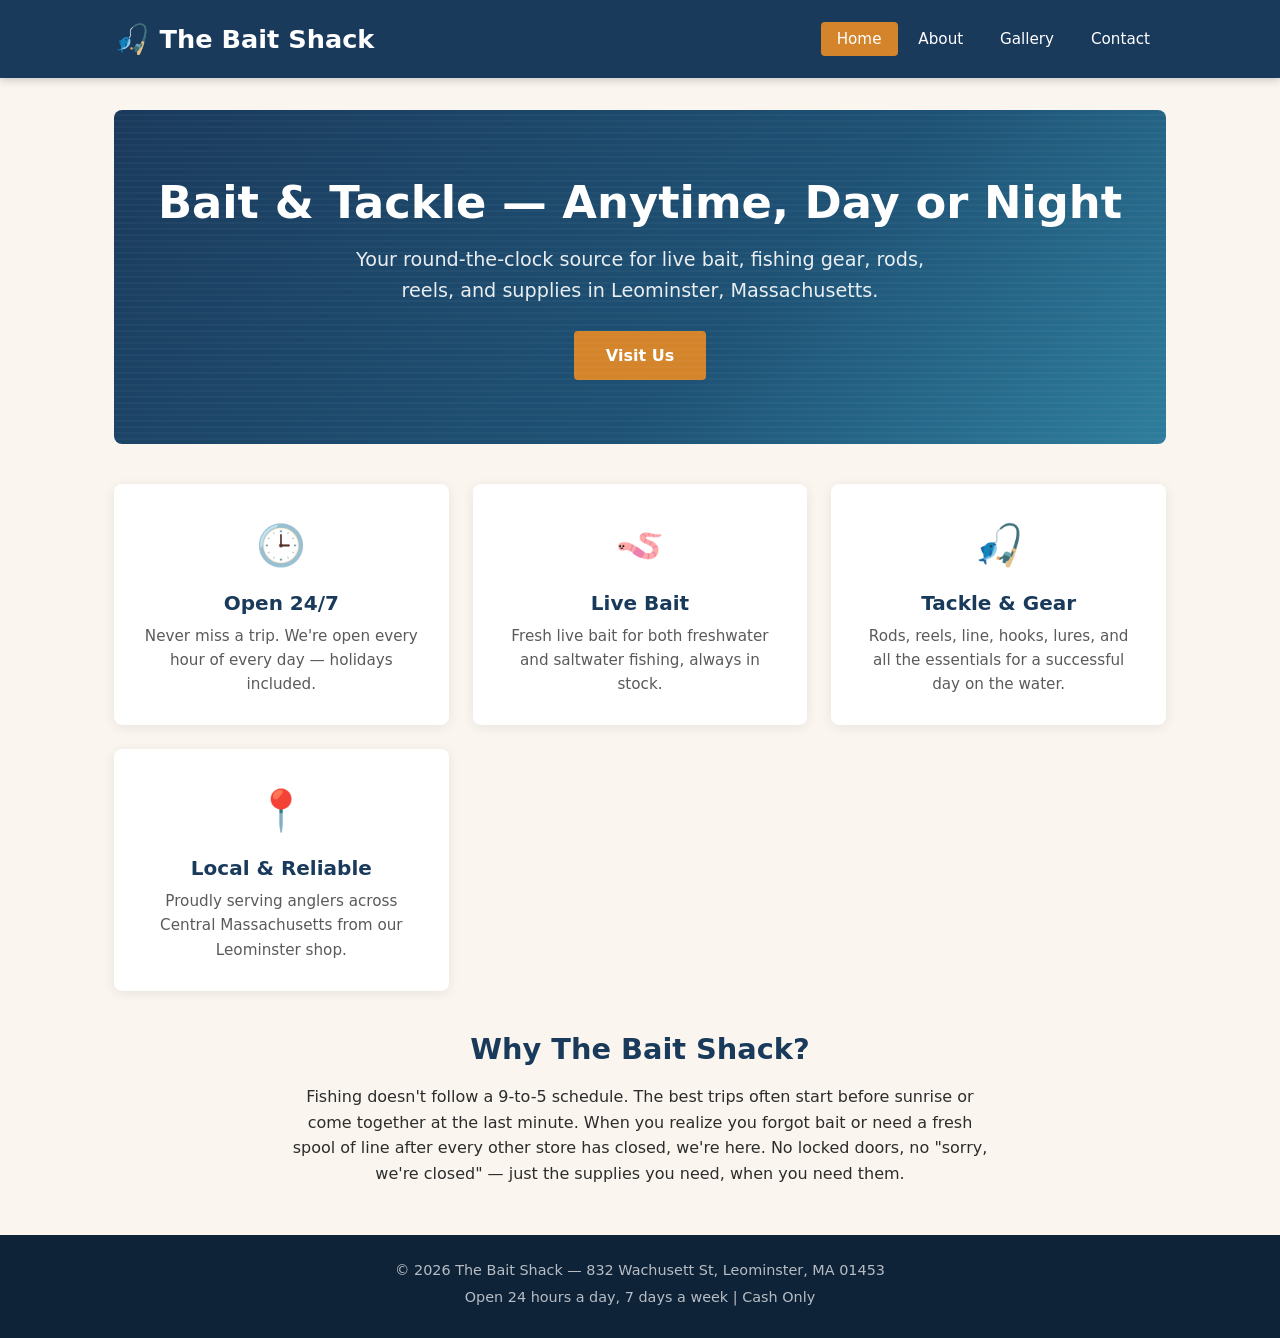
==== index.html @ 9daf9a94 "feat: initial site" ====
<!DOCTYPE html>
<html lang="en">
<head>
    <meta charset="UTF-8">
    <meta name="viewport" content="width=device-width, initial-scale=1.0">
    <meta name="description" content="The Bait Shack — 24/7 live bait and tackle shop in Leominster, MA. Freshwater and saltwater fishing supplies available anytime.">
    <title>The Bait Shack | 24/7 Bait &amp; Tackle — Leominster, MA</title>
    <link rel="stylesheet" href="css/style.css">
</head>
<body>

    <header>
        <div class="header-inner">
            <a href="index.html" class="logo">
                <span>🎣</span> The Bait Shack
            </a>
            <nav>
                <ul>
                    <li><a href="index.html" class="active">Home</a></li>
                    <li><a href="about.html">About</a></li>
                    <li><a href="gallery.html">Gallery</a></li>
                    <li><a href="contact.html">Contact</a></li>
                </ul>
            </nav>
        </div>
    </header>

    <main>

        <section class="hero">
            <h1>Bait &amp; Tackle — Anytime, Day or Night</h1>
            <p>Your round-the-clock source for live bait, fishing gear, rods, reels, and supplies in Leominster, Massachusetts.</p>
            <a href="contact.html" class="btn">Visit Us</a>
        </section>

        <section class="features">
            <div class="card">
                <span class="icon">🕒</span>
                <h3>Open 24/7</h3>
                <p>Never miss a trip. We're open every hour of every day — holidays included.</p>
            </div>
            <div class="card">
                <span class="icon">🪱</span>
                <h3>Live Bait</h3>
                <p>Fresh live bait for both freshwater and saltwater fishing, always in stock.</p>
            </div>
            <div class="card">
                <span class="icon">🎣</span>
                <h3>Tackle &amp; Gear</h3>
                <p>Rods, reels, line, hooks, lures, and all the essentials for a successful day on the water.</p>
            </div>
            <div class="card">
                <span class="icon">📍</span>
                <h3>Local &amp; Reliable</h3>
                <p>Proudly serving anglers across Central Massachusetts from our Leominster shop.</p>
            </div>
        </section>

        <section style="text-align: center; max-width: 700px; margin: 0 auto;">
            <h2>Why The Bait Shack?</h2>
            <p>
                Fishing doesn't follow a 9-to-5 schedule. The best trips often start before sunrise or come together
                at the last minute. When you realize you forgot bait or need a fresh spool of line after every other
                store has closed, we're here. No locked doors, no "sorry, we're closed" — just the supplies you need,
                when you need them.
            </p>
        </section>

    </main>

    <footer>
        <p>&copy; 2026 The Bait Shack — 832 Wachusett St, Leominster, MA 01453</p>
        <p>Open 24 hours a day, 7 days a week | Cash Only</p>
    </footer>

</body>
</html>
---- css/style.css ----
/* ===== Reset & Base ===== */
*,
*::before,
*::after {
    margin: 0;
    padding: 0;
    box-sizing: border-box;
}

:root {
    --navy: #1a3a5c;
    --navy-dark: #0e2238;
    --sand: #f4e9d8;
    --sand-light: #faf6ef;
    --accent: #d4842a;
    --accent-hover: #b86d1e;
    --water: #2e7d9c;
    --water-light: #e8f4f8;
    --text: #2c2c2c;
    --text-light: #5a5a5a;
    --white: #ffffff;
    --shadow: 0 2px 12px rgba(0, 0, 0, 0.08);
    --shadow-hover: 0 4px 20px rgba(0, 0, 0, 0.14);
    --radius: 8px;
    --max-width: 1100px;
}

html {
    scroll-behavior: smooth;
}

body {
    font-family: "Segoe UI", system-ui, -apple-system, sans-serif;
    color: var(--text);
    background-color: var(--sand-light);
    line-height: 1.6;
    min-height: 100vh;
    display: flex;
    flex-direction: column;
}

/* ===== Typography ===== */
h1, h2, h3 {
    color: var(--navy);
    line-height: 1.3;
}

h1 {
    font-size: 2.4rem;
}

h2 {
    font-size: 1.8rem;
    margin-bottom: 1rem;
}

h3 {
    font-size: 1.25rem;
    margin-bottom: 0.5rem;
}

p {
    margin-bottom: 1rem;
    color: var(--text);
}

a {
    color: var(--water);
    text-decoration: none;
    transition: color 0.2s;
}

    a:hover {
        color: var(--accent);
    }

/* ===== Header & Navigation ===== */
header {
    background-color: var(--navy);
    color: var(--white);
    padding: 1rem 0;
    position: sticky;
    top: 0;
    z-index: 100;
    box-shadow: 0 2px 8px rgba(0, 0, 0, 0.2);
}

.header-inner {
    max-width: var(--max-width);
    margin: 0 auto;
    padding: 0 1.5rem;
    display: flex;
    align-items: center;
    justify-content: space-between;
    flex-wrap: wrap;
    gap: 1rem;
}

.logo {
    display: flex;
    align-items: center;
    gap: 0.6rem;
    font-size: 1.6rem;
    font-weight: 700;
    color: var(--white);
    text-decoration: none;
}

    .logo span {
        font-size: 1.8rem;
    }

nav ul {
    display: flex;
    list-style: none;
    gap: 0.3rem;
    flex-wrap: wrap;
}

nav a {
    color: var(--white);
    padding: 0.5rem 1rem;
    border-radius: 4px;
    font-weight: 500;
    font-size: 0.95rem;
    transition: background-color 0.2s, color 0.2s;
}

    nav a:hover,
    nav a.active {
        background-color: var(--accent);
        color: var(--white);
    }

/* ===== Main Content ===== */
main {
    flex: 1;
    max-width: var(--max-width);
    margin: 0 auto;
    padding: 2rem 1.5rem;
    width: 100%;
}

/* ===== Hero Section ===== */
.hero {
    background: linear-gradient(135deg, var(--navy) 0%, #1e5275 60%, var(--water) 100%);
    color: var(--white);
    text-align: center;
    padding: 4rem 1.5rem;
    border-radius: var(--radius);
    margin-bottom: 2.5rem;
    position: relative;
    overflow: hidden;
}

    .hero::before {
        content: "";
        position: absolute;
        inset: 0;
        background: repeating-linear-gradient( 180deg, transparent, transparent 4px, rgba(255, 255, 255, 0.03) 4px, rgba(255, 255, 255, 0.03) 6px );
        pointer-events: none;
    }

    .hero h1 {
        color: var(--white);
        font-size: 2.8rem;
        margin-bottom: 0.8rem;
    }

    .hero p {
        color: rgba(255, 255, 255, 0.9);
        font-size: 1.2rem;
        max-width: 600px;
        margin: 0 auto 1.5rem;
    }

.btn {
    display: inline-block;
    background-color: var(--accent);
    color: var(--white);
    padding: 0.75rem 2rem;
    border-radius: 4px;
    font-weight: 600;
    font-size: 1rem;
    transition: background-color 0.2s, transform 0.15s;
    text-decoration: none;
}

    .btn:hover {
        background-color: var(--accent-hover);
        color: var(--white);
        transform: translateY(-1px);
    }

/* ===== Features / Cards ===== */
.features {
    display: grid;
    grid-template-columns: repeat(auto-fit, minmax(250px, 1fr));
    gap: 1.5rem;
    margin-bottom: 2.5rem;
}

.card {
    background: var(--white);
    border-radius: var(--radius);
    padding: 1.8rem;
    box-shadow: var(--shadow);
    text-align: center;
    transition: box-shadow 0.2s;
}

    .card:hover {
        box-shadow: var(--shadow-hover);
    }

    .card .icon {
        font-size: 2.5rem;
        margin-bottom: 0.8rem;
        display: block;
    }

    .card h3 {
        margin-bottom: 0.5rem;
    }

    .card p {
        color: var(--text-light);
        font-size: 0.95rem;
        margin-bottom: 0;
    }

/* ===== About Page ===== */
.about-section {
    background: var(--white);
    border-radius: var(--radius);
    padding: 2rem;
    box-shadow: var(--shadow);
    margin-bottom: 2rem;
}

    .about-section h2 {
        border-bottom: 3px solid var(--accent);
        padding-bottom: 0.5rem;
        margin-bottom: 1.2rem;
        display: inline-block;
    }

.highlight-box {
    background: var(--water-light);
    border-left: 4px solid var(--water);
    padding: 1.2rem 1.5rem;
    border-radius: 0 var(--radius) var(--radius) 0;
    margin: 1.5rem 0;
}

    .highlight-box p {
        margin-bottom: 0.3rem;
        font-weight: 500;
    }

/* ===== Gallery Page ===== */
.gallery-grid {
    display: grid;
    grid-template-columns: repeat(auto-fit, minmax(280px, 1fr));
    gap: 1.5rem;
}

.gallery-item {
    background: var(--white);
    border-radius: var(--radius);
    overflow: hidden;
    box-shadow: var(--shadow);
    transition: box-shadow 0.2s;
}

    .gallery-item:hover {
        box-shadow: var(--shadow-hover);
    }

    .gallery-item .img-placeholder {
        height: 220px;
        display: flex;
        align-items: center;
        justify-content: center;
        font-size: 3.5rem;
        position: relative;
    }

        .gallery-item .img-placeholder.night {
            background: linear-gradient(135deg, #1a2a3a, #2c3e50);
            color: #f0e68c;
        }

        .gallery-item .img-placeholder.water {
            background: linear-gradient(135deg, #2e7d9c, #5ba4c0);
            color: #fff;
        }

        .gallery-item .img-placeholder.tackle {
            background: linear-gradient(135deg, #5d4037, #8d6e63);
            color: #ffe0b2;
        }

        .gallery-item .img-placeholder.bait {
            background: linear-gradient(135deg, #3e5c3a, #6b8f5e);
            color: #f5f0e0;
        }

        .gallery-item .img-placeholder.shop {
            background: linear-gradient(135deg, #1a3a5c, #3a6080);
            color: #fff;
        }

        .gallery-item .img-placeholder.coast {
            background: linear-gradient(135deg, #4a6fa5, #87ceeb);
            color: #fff;
        }

    .gallery-item .caption {
        padding: 1rem;
        text-align: center;
        font-weight: 500;
        color: var(--navy);
    }

/* ===== Contact Page ===== */
.contact-grid {
    display: grid;
    grid-template-columns: 1fr 1fr;
    gap: 2rem;
}

.contact-info {
    background: var(--white);
    border-radius: var(--radius);
    padding: 2rem;
    box-shadow: var(--shadow);
}

    .contact-info h2 {
        margin-bottom: 1.2rem;
    }

.contact-detail {
    display: flex;
    align-items: flex-start;
    gap: 0.8rem;
    margin-bottom: 1.2rem;
}

    .contact-detail .detail-icon {
        font-size: 1.4rem;
        flex-shrink: 0;
        margin-top: 0.15rem;
    }

    .contact-detail strong {
        display: block;
        color: var(--navy);
        margin-bottom: 0.15rem;
    }

.hours-list {
    list-style: none;
    margin-top: 1rem;
}

    .hours-list li {
        padding: 0.4rem 0;
        border-bottom: 1px solid #eee;
        display: flex;
        justify-content: space-between;
        gap: 1rem;
    }

        .hours-list li:last-child {
            border-bottom: none;
        }

    .hours-list .day {
        font-weight: 600;
        color: var(--navy);
    }

.contact-form {
    background: var(--white);
    border-radius: var(--radius);
    padding: 2rem;
    box-shadow: var(--shadow);
}

.form-group {
    margin-bottom: 1.2rem;
}

    .form-group label {
        display: block;
        font-weight: 600;
        color: var(--navy);
        margin-bottom: 0.3rem;
    }

    .form-group input,
    .form-group textarea {
        width: 100%;
        padding: 0.7rem 0.9rem;
        border: 2px solid #dde;
        border-radius: 4px;
        font-family: inherit;
        font-size: 1rem;
        transition: border-color 0.2s;
    }

        .form-group input:focus,
        .form-group textarea:focus {
            outline: none;
            border-color: var(--water);
        }

    .form-group textarea {
        resize: vertical;
        min-height: 120px;
    }

.note-box {
    background: #fff8e1;
    border: 1px solid #ffcc02;
    border-radius: var(--radius);
    padding: 1rem;
    margin-top: 1.5rem;
    font-size: 0.9rem;
    color: #6d5e00;
}

/* ===== Footer ===== */
footer {
    background-color: var(--navy-dark);
    color: rgba(255, 255, 255, 0.8);
    text-align: center;
    padding: 1.5rem;
    font-size: 0.9rem;
    margin-top: auto;
}

    footer p {
        color: rgba(255, 255, 255, 0.7);
        margin-bottom: 0.3rem;
    }

/* ===== Responsive ===== */
@media (max-width: 768px) {
    .header-inner {
        flex-direction: column;
        align-items: flex-start;
    }

    nav ul {
        flex-direction: column;
        width: 100%;
    }

    nav a {
        display: block;
        padding: 0.6rem 1rem;
    }

    .hero {
        padding: 2.5rem 1rem;
    }

        .hero h1 {
            font-size: 2rem;
        }

        .hero p {
            font-size: 1rem;
        }

    .contact-grid {
        grid-template-columns: 1fr;
    }

    h1 {
        font-size: 1.9rem;
    }

    h2 {
        font-size: 1.5rem;
    }

    .about-section {
        padding: 1.5rem;
    }
}

@media (max-width: 480px) {
    .features {
        grid-template-columns: 1fr;
    }

    .gallery-grid {
        grid-template-columns: 1fr;
    }

    .hero h1 {
        font-size: 1.7rem;
    }
}
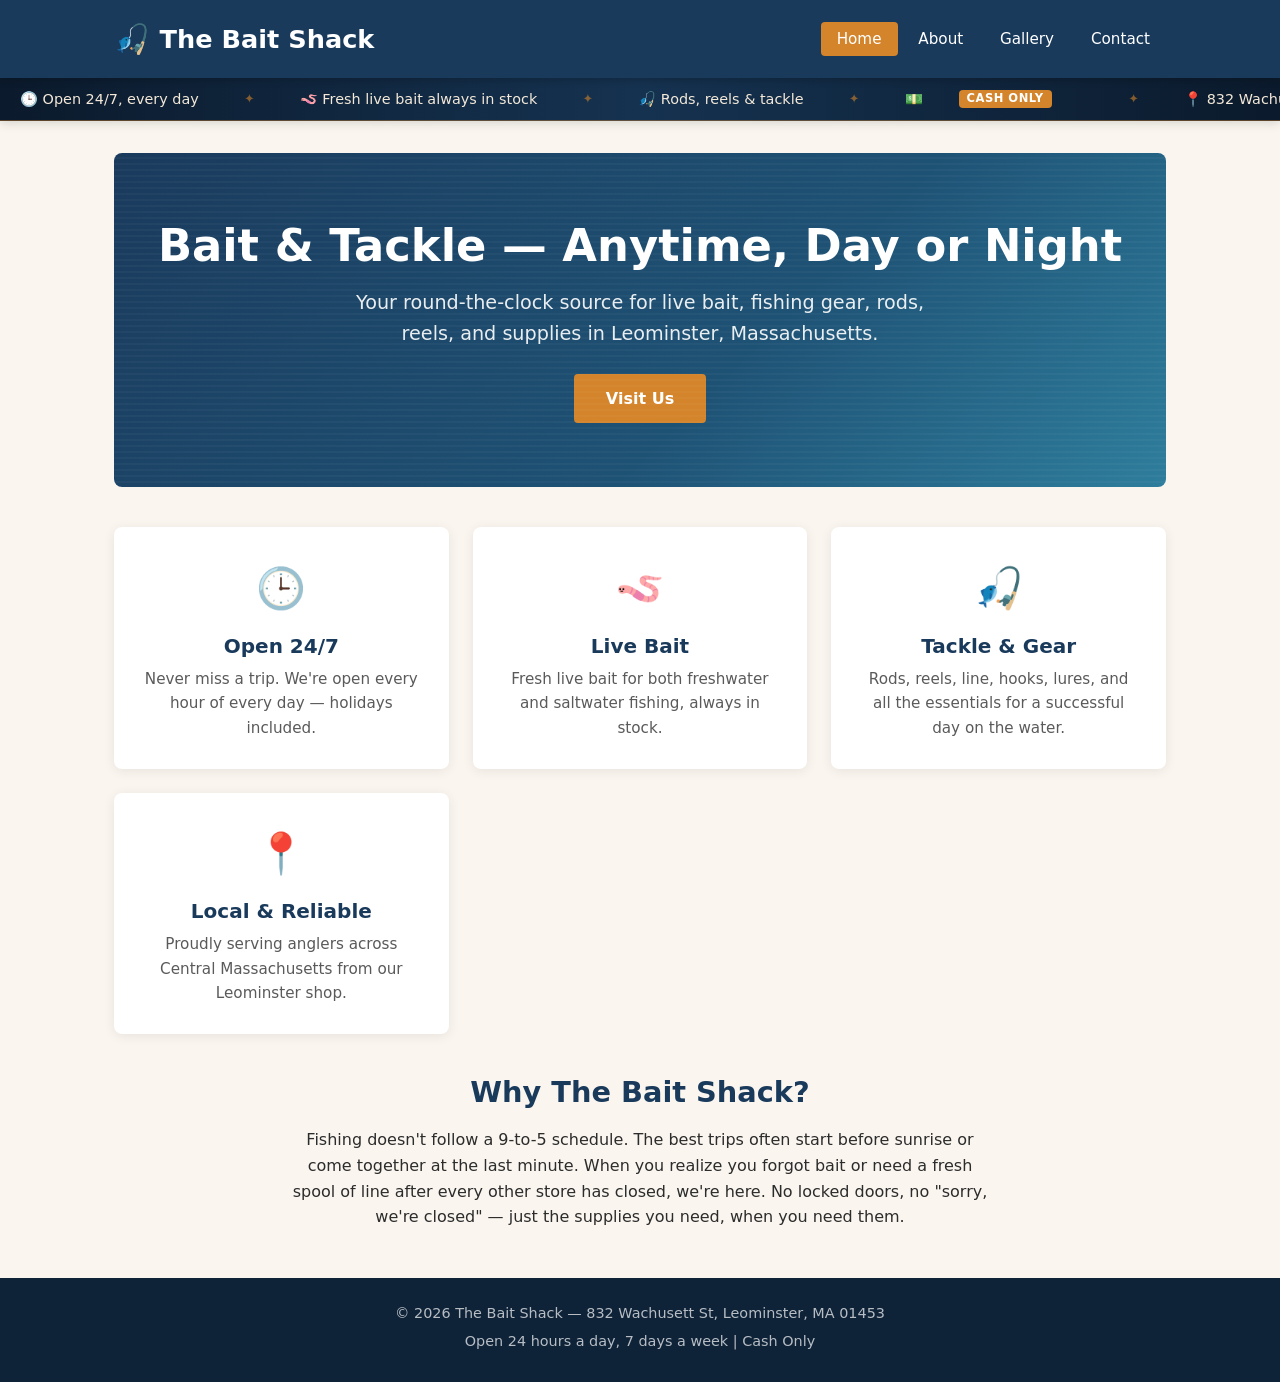
==== commit 5d77755e: "feat: add scrolling banner" ====
--- a/index.html
+++ b/index.html
@@ -1,6 +1,15 @@
 <!DOCTYPE html>
 <html lang="en">
 <head>
+    <!-- Google tag (gtag.js) -->
+    <script async src="https://www.googletagmanager.com/gtag/js?id=G-5HNP2Z6BK0"></script>
+    <script>
+        window.dataLayer = window.dataLayer || [];
+        function gtag() { dataLayer.push(arguments); }
+        gtag('js', new Date());
+
+        gtag('config', 'G-5HNP2Z6BK0');
+    </script>
     <meta charset="UTF-8">
     <meta name="viewport" content="width=device-width, initial-scale=1.0">
     <meta name="description" content="The Bait Shack — 24/7 live bait and tackle shop in Leominster, MA. Freshwater and saltwater fishing supplies available anytime.">
@@ -24,6 +33,22 @@
             </nav>
         </div>
     </header>
+
+    <!-- Scrolling Announcement Banner -->
+    <div class="scrolling-banner" role="marquee" aria-label="Site announcements" aria-live="off">
+        <div class="scrolling-banner__inner">
+            <div class="scrolling-banner__track">
+                <!-- Content Strip A -->
+                <p class="scrolling-banner__group">
+                    🕒 Open 24/7, every day &nbsp;<span class="banner-separator" aria-hidden="true">✦</span>&nbsp; 🪱 Fresh live bait always in stock &nbsp;<span class="banner-separator" aria-hidden="true">✦</span>&nbsp; 🎣 Rods, reels &amp; tackle &nbsp;<span class="banner-separator" aria-hidden="true">✦</span>&nbsp; 💵 <span class="banner-badge">Cash Only</span> &nbsp;<span class="banner-separator" aria-hidden="true">✦</span>&nbsp; 📍 832 Wachusett St, Leominster MA &nbsp;<span class="banner-separator" aria-hidden="true">✦</span>&nbsp; 📞 Phone hours 6 AM – 8 PM &nbsp;<span class="banner-separator" aria-hidden="true">✦</span>&nbsp;
+                </p>
+                <!-- Content Strip B (duplicate for seamless looping) -->
+                <p class="scrolling-banner__group" aria-hidden="true">
+                    🕒 Open 24/7, every day &nbsp;<span class="banner-separator" aria-hidden="true">✦</span>&nbsp; 🪱 Fresh live bait always in stock &nbsp;<span class="banner-separator" aria-hidden="true">✦</span>&nbsp; 🎣 Rods, reels &amp; tackle &nbsp;<span class="banner-separator" aria-hidden="true">✦</span>&nbsp; 💵 <span class="banner-badge">Cash Only</span> &nbsp;<span class="banner-separator" aria-hidden="true">✦</span>&nbsp; 📍 832 Wachusett St, Leominster MA &nbsp;<span class="banner-separator" aria-hidden="true">✦</span>&nbsp; 📞 Phone hours 6 AM – 8 PM &nbsp;<span class="banner-separator" aria-hidden="true">✦</span>&nbsp;
+                </p>
+            </div><!-- /.scrolling-banner__track -->
+        </div><!-- /.scrolling-banner__inner -->
+    </div><!-- /.scrolling-banner -->
 
     <main>
 
--- a/css/style.css
+++ b/css/style.css
@@ -258,70 +258,356 @@
         font-weight: 500;
     }
 
-/* ===== Gallery Page ===== */
-.gallery-grid {
-    display: grid;
-    grid-template-columns: repeat(auto-fit, minmax(280px, 1fr));
+/* ===== 3D Cover Flow Gallery ===== */
+.gallery-section {
+    position: relative;
+    padding: 1rem 0 2rem;
+    overflow: hidden;
+}
+
+.gallery-container {
+    position: relative;
+    width: 100%;
+    max-width: 1050px;
+    margin: 0 auto;
+    padding: 1rem 0;
+    perspective: 1200px;
+}
+
+.swiper {
+    width: 100%;
+    padding-top: 20px;
+    padding-bottom: 40px;
+    overflow: visible;
+}
+
+.swiper-slide {
+    background-position: center;
+    background-size: cover;
+    width: 300px;
+    height: 390px;
+    border-radius: 16px;
+    position: relative;
+    transition: transform 0.4s ease, opacity 0.4s ease, box-shadow 0.4s ease;
+    opacity: 0.45;
+    cursor: pointer;
+    user-select: none;
+    will-change: transform, opacity;
+}
+
+@media (max-width: 480px) {
+    .swiper-slide {
+        width: 270px;
+        height: 360px;
+    }
+}
+
+@media (min-width: 768px) {
+    .swiper-slide {
+        width: 440px;
+        height: 500px;
+    }
+}
+
+/* Slide card & image */
+.slide-card {
+    width: 100%;
+    height: 100%;
+    border-radius: 16px;
+    overflow: hidden;
+    position: relative;
+    background-color: var(--navy-dark);
+    box-shadow: 0 10px 25px rgba(0, 0, 0, 0.2);
+    transition: transform 0.3s ease, box-shadow 0.3s ease;
+}
+
+.slide-card img {
+    width: 100%;
+    height: 100%;
+    object-fit: cover;
+    display: block;
+    transition: transform 0.5s ease;
+}
+
+/* Active slide styling: centered, largest, fully opaque, accent glow */
+.swiper-slide-active {
+    opacity: 1 !important;
+    z-index: 10;
+}
+
+.swiper-slide-active .slide-card {
+    box-shadow: 0 20px 40px rgba(0, 0, 0, 0.35), 0 0 0 3px var(--accent);
+}
+
+.swiper-slide-active:hover .slide-card img {
+    transform: scale(1.05);
+}
+
+/* Adjacent preview slides: scaled down, semi-transparent (40-50% opacity) */
+.swiper-slide-prev,
+.swiper-slide-next {
+    opacity: 0.45 !important;
+    filter: brightness(0.9);
+}
+
+/* Non-active slide overlay hint on hover */
+.swiper-slide:not(.swiper-slide-active):hover {
+    opacity: 0.75 !important;
+}
+
+/* Dynamic slide caption overlay */
+.slide-caption {
+    position: absolute;
+    bottom: 0;
+    left: 0;
+    right: 0;
+    padding: 2.5rem 1.25rem 1.25rem;
+    background: linear-gradient(to top, rgba(14, 34, 56, 0.95) 0%, rgba(14, 34, 56, 0.6) 60%, transparent 100%);
+    color: var(--white);
+    transform: translateY(10px);
+    opacity: 0;
+    transition: transform 0.3s ease, opacity 0.3s ease;
+}
+
+.swiper-slide-active .slide-caption {
+    transform: translateY(0);
+    opacity: 1;
+}
+
+.slide-tag {
+    display: inline-block;
+    background-color: var(--accent);
+    color: var(--white);
+    font-size: 0.75rem;
+    font-weight: 700;
+    text-transform: uppercase;
+    letter-spacing: 0.5px;
+    padding: 0.2rem 0.6rem;
+    border-radius: 20px;
+    margin-bottom: 0.4rem;
+}
+
+.slide-caption h3 {
+    color: var(--white);
+    font-size: 1.25rem;
+    margin-bottom: 0.2rem;
+}
+
+.slide-caption p {
+    color: var(--sand);
+    font-size: 0.9rem;
+    margin-bottom: 0;
+    opacity: 0.9;
+}
+
+.click-hint {
+    display: inline-flex;
+    align-items: center;
+    gap: 0.3rem;
+    font-size: 0.75rem;
+    color: var(--water-light);
+    margin-top: 0.4rem;
+    font-weight: 500;
+}
+
+/* Custom Navigation Buttons */
+.carousel-btn {
+    position: absolute;
+    top: 50%;
+    transform: translateY(-50%);
+    width: 48px;
+    height: 48px;
+    border-radius: 50%;
+    background: rgba(26, 58, 92, 0.88);
+    color: var(--white);
+    border: 2px solid rgba(255, 255, 255, 0.25);
+    display: flex;
+    align-items: center;
+    justify-content: center;
+    cursor: pointer;
+    z-index: 30;
+    transition: all 0.25s ease;
+    backdrop-filter: blur(6px);
+    box-shadow: 0 4px 12px rgba(0, 0, 0, 0.2);
+}
+
+.carousel-btn:hover {
+    background: var(--accent);
+    border-color: var(--accent);
+    transform: translateY(-50%) scale(1.1);
+    box-shadow: 0 6px 18px rgba(212, 132, 42, 0.4);
+}
+
+.carousel-btn.prev-btn {
+    left: 10px;
+}
+
+.carousel-btn.next-btn {
+    right: 10px;
+}
+
+@media (max-width: 480px) {
+    .carousel-btn {
+        width: 40px;
+        height: 40px;
+    }
+    .carousel-btn.prev-btn {
+        left: 4px;
+    }
+    .carousel-btn.next-btn {
+        right: 4px;
+    }
+}
+
+@media (min-width: 1024px) {
+    .carousel-btn.prev-btn {
+        left: -15px;
+    }
+    .carousel-btn.next-btn {
+        right: -15px;
+    }
+}
+
+/* Toolbar: Pagination dots & Autoplay Control */
+.carousel-toolbar {
+    display: flex;
+    align-items: center;
+    justify-content: center;
     gap: 1.5rem;
-}
-
-.gallery-item {
-    background: var(--white);
-    border-radius: var(--radius);
+    margin-top: 1.5rem;
+    flex-wrap: wrap;
+}
+
+.swiper-pagination {
+    position: relative !important;
+    bottom: auto !important;
+    left: auto !important;
+    width: auto !important;
+    display: flex;
+    align-items: center;
+    gap: 0.5rem;
+}
+
+.swiper-pagination-bullet {
+    width: 12px;
+    height: 12px;
+    background: var(--navy);
+    opacity: 0.3;
+    transition: all 0.3s ease;
+    border-radius: 6px;
+    margin: 0 !important;
+    cursor: pointer;
+}
+
+.swiper-pagination-bullet-active {
+    opacity: 1;
+    width: 32px;
+    background: var(--accent);
+    box-shadow: 0 2px 8px rgba(212, 132, 42, 0.5);
+}
+
+/* Autoplay toggle button */
+.autoplay-toggle {
+    background: var(--navy);
+    color: var(--white);
+    border: none;
+    padding: 0.45rem 1rem;
+    border-radius: 20px;
+    font-size: 0.85rem;
+    font-weight: 600;
+    cursor: pointer;
+    display: flex;
+    align-items: center;
+    gap: 0.4rem;
+    transition: background-color 0.2s ease, transform 0.15s ease;
+    box-shadow: 0 2px 8px rgba(0, 0, 0, 0.1);
+}
+
+.autoplay-toggle:hover {
+    background: var(--water);
+    transform: translateY(-1px);
+}
+
+/* Lightbox Modal */
+.lightbox-modal {
+    position: fixed;
+    inset: 0;
+    z-index: 1000;
+    background: rgba(14, 34, 56, 0.94);
+    backdrop-filter: blur(10px);
+    display: flex;
+    align-items: center;
+    justify-content: center;
+    padding: 2rem;
+    opacity: 0;
+    pointer-events: none;
+    transition: opacity 0.3s ease;
+}
+
+.lightbox-modal.active {
+    opacity: 1;
+    pointer-events: auto;
+}
+
+.lightbox-content {
+    max-width: 90vw;
+    max-height: 85vh;
+    position: relative;
+    border-radius: 12px;
     overflow: hidden;
-    box-shadow: var(--shadow);
-    transition: box-shadow 0.2s;
-}
-
-    .gallery-item:hover {
-        box-shadow: var(--shadow-hover);
-    }
-
-    .gallery-item .img-placeholder {
-        height: 220px;
-        display: flex;
-        align-items: center;
-        justify-content: center;
-        font-size: 3.5rem;
-        position: relative;
-    }
-
-        .gallery-item .img-placeholder.night {
-            background: linear-gradient(135deg, #1a2a3a, #2c3e50);
-            color: #f0e68c;
-        }
-
-        .gallery-item .img-placeholder.water {
-            background: linear-gradient(135deg, #2e7d9c, #5ba4c0);
-            color: #fff;
-        }
-
-        .gallery-item .img-placeholder.tackle {
-            background: linear-gradient(135deg, #5d4037, #8d6e63);
-            color: #ffe0b2;
-        }
-
-        .gallery-item .img-placeholder.bait {
-            background: linear-gradient(135deg, #3e5c3a, #6b8f5e);
-            color: #f5f0e0;
-        }
-
-        .gallery-item .img-placeholder.shop {
-            background: linear-gradient(135deg, #1a3a5c, #3a6080);
-            color: #fff;
-        }
-
-        .gallery-item .img-placeholder.coast {
-            background: linear-gradient(135deg, #4a6fa5, #87ceeb);
-            color: #fff;
-        }
-
-    .gallery-item .caption {
-        padding: 1rem;
-        text-align: center;
-        font-weight: 500;
-        color: var(--navy);
-    }
+    box-shadow: 0 25px 50px rgba(0, 0, 0, 0.5);
+    background: var(--navy-dark);
+}
+
+.lightbox-content img {
+    max-width: 100%;
+    max-height: 75vh;
+    display: block;
+    object-fit: contain;
+    margin: 0 auto;
+}
+
+.lightbox-caption {
+    background: var(--navy-dark);
+    color: var(--white);
+    padding: 1rem 1.5rem;
+    text-align: center;
+}
+
+.lightbox-caption h3 {
+    color: var(--sand);
+    margin-bottom: 0.2rem;
+}
+
+.lightbox-caption p {
+    color: rgba(255, 255, 255, 0.8);
+    font-size: 0.9rem;
+    margin-bottom: 0;
+}
+
+.lightbox-close {
+    position: absolute;
+    top: 1.2rem;
+    right: 1.2rem;
+    width: 44px;
+    height: 44px;
+    border-radius: 50%;
+    background: rgba(255, 255, 255, 0.2);
+    color: var(--white);
+    border: none;
+    font-size: 1.8rem;
+    line-height: 1;
+    cursor: pointer;
+    display: flex;
+    align-items: center;
+    justify-content: center;
+    z-index: 1010;
+    transition: background 0.2s ease;
+}
+
+.lightbox-close:hover {
+    background: var(--accent);
+}
 
 /* ===== Contact Page ===== */
 .contact-grid {
@@ -449,19 +735,39 @@
 
 /* ===== Responsive ===== */
 @media (max-width: 768px) {
+    header {
+        padding: 0.6rem 0;
+    }
+
     .header-inner {
-        flex-direction: column;
-        align-items: flex-start;
+        flex-direction: row;
+        justify-content: space-between;
+        align-items: center;
+        padding: 0 0.8rem;
+        gap: 0.5rem;
+    }
+
+    .logo {
+        font-size: 1.25rem;
+        gap: 0.4rem;
+        white-space: nowrap;
+    }
+
+    .logo span {
+        font-size: 1.35rem;
     }
 
     nav ul {
-        flex-direction: column;
-        width: 100%;
+        flex-direction: row;
+        width: auto;
+        gap: 0.25rem;
     }
 
     nav a {
-        display: block;
-        padding: 0.6rem 1rem;
+        display: inline-block;
+        padding: 0.35rem 0.55rem;
+        font-size: 0.85rem;
+        white-space: nowrap;
     }
 
     .hero {
@@ -494,6 +800,29 @@
 }
 
 @media (max-width: 480px) {
+    .header-inner {
+        padding: 0 0.5rem;
+        gap: 0.3rem;
+    }
+
+    .logo {
+        font-size: 1.1rem;
+        gap: 0.3rem;
+    }
+
+    .logo span {
+        font-size: 1.2rem;
+    }
+
+    nav ul {
+        gap: 0.15rem;
+    }
+
+    nav a {
+        padding: 0.3rem 0.45rem;
+        font-size: 0.8rem;
+    }
+
     .features {
         grid-template-columns: 1fr;
     }
@@ -506,3 +835,161 @@
         font-size: 1.7rem;
     }
 }
+
+@media (max-width: 360px) {
+    .header-inner {
+        justify-content: center;
+    }
+}
+
+/* ==========================================================================
+   Scrolling Banner Component (Designer / Front-End Spec Implementation)
+   ========================================================================== */
+
+.scrolling-banner {
+    position: relative;
+    width: 100%;
+    overflow: hidden;
+    background: linear-gradient(90deg, #0b1a2c 0%, #153250 50%, #0b1a2c 100%);
+    border-bottom: 1px solid rgba(212, 132, 42, 0.4);
+    color: var(--white);
+    font-size: 0.9rem;
+    font-weight: 500;
+    z-index: 90;
+    box-shadow: 0 2px 10px rgba(0, 0, 0, 0.15);
+}
+
+.scrolling-banner__inner {
+    display: flex;
+    align-items: center;
+    position: relative;
+    width: 100%;
+}
+
+.scrolling-banner__track {
+    display: flex;
+    width: max-content;
+    will-change: transform;
+    animation: scrolling-banner-loop 32s linear infinite;
+}
+
+/* Pause on Hover & Focus (Req 4) */
+.scrolling-banner:hover .scrolling-banner__track,
+.scrolling-banner:focus-within .scrolling-banner__track,
+.scrolling-banner.is-paused .scrolling-banner__track {
+    animation-play-state: paused;
+}
+
+.scrolling-banner__group {
+    display: flex;
+    align-items: center;
+    gap: 2.25rem;
+    padding: 0.6rem 1.25rem;
+    white-space: nowrap;
+    flex-shrink: 0;
+    margin: 0;
+    color: #f4e9d8;
+}
+
+/* Banner Items & Elements (Req 2 & 5) */
+.banner-item {
+    display: inline-flex;
+    align-items: center;
+    gap: 0.5rem;
+    color: #f4e9d8;
+    text-decoration: none;
+    transition: color 0.2s ease, opacity 0.2s ease;
+}
+
+a.banner-item:hover,
+a.banner-item:focus-visible {
+    color: #ffd166;
+    text-decoration: underline;
+    text-underline-offset: 3px;
+}
+
+.banner-item:focus-visible {
+    outline: 2px solid var(--accent);
+    outline-offset: 2px;
+    border-radius: 2px;
+}
+
+.banner-badge {
+    display: inline-block;
+    background-color: var(--accent);
+    color: var(--white);
+    font-size: 0.72rem;
+    font-weight: 700;
+    text-transform: uppercase;
+    letter-spacing: 0.5px;
+    padding: 0.15rem 0.5rem;
+    border-radius: 4px;
+    line-height: 1.2;
+}
+
+.banner-badge--alt {
+    background-color: var(--water);
+}
+
+.banner-icon {
+    font-size: 1.1rem;
+    line-height: 1;
+    display: inline-block;
+}
+
+.banner-separator {
+    color: rgba(212, 132, 42, 0.6);
+    font-size: 0.8rem;
+    user-select: none;
+}
+
+/* Animation Keyframes (Req 7) */
+@keyframes scrolling-banner-loop {
+    0% {
+        transform: translate3d(0, 0, 0);
+    }
+    100% {
+        transform: translate3d(-50%, 0, 0);
+    }
+}
+
+/* Responsive Styles (Req 1) */
+@media (max-width: 768px) {
+    .scrolling-banner {
+        font-size: 0.82rem;
+    }
+    
+    .scrolling-banner__group {
+        gap: 1.5rem;
+        padding: 0.45rem 0.85rem;
+    }
+
+    .banner-badge {
+        font-size: 0.68rem;
+        padding: 0.1rem 0.4rem;
+    }
+}
+
+/* Reduced Motion Accessibility Fallback (Req 6) */
+@media (prefers-reduced-motion: reduce) {
+    .scrolling-banner__track {
+        animation: none !important;
+        transform: none !important;
+        width: 100%;
+        justify-content: center;
+        overflow-x: auto;
+    }
+    
+    .scrolling-banner__group[aria-hidden="true"] {
+        display: none !important;
+    }
+
+    .scrolling-banner__group {
+        width: 100%;
+        justify-content: center;
+        white-space: normal;
+        flex-wrap: wrap;
+        padding: 0.5rem 1rem;
+    }
+}
+
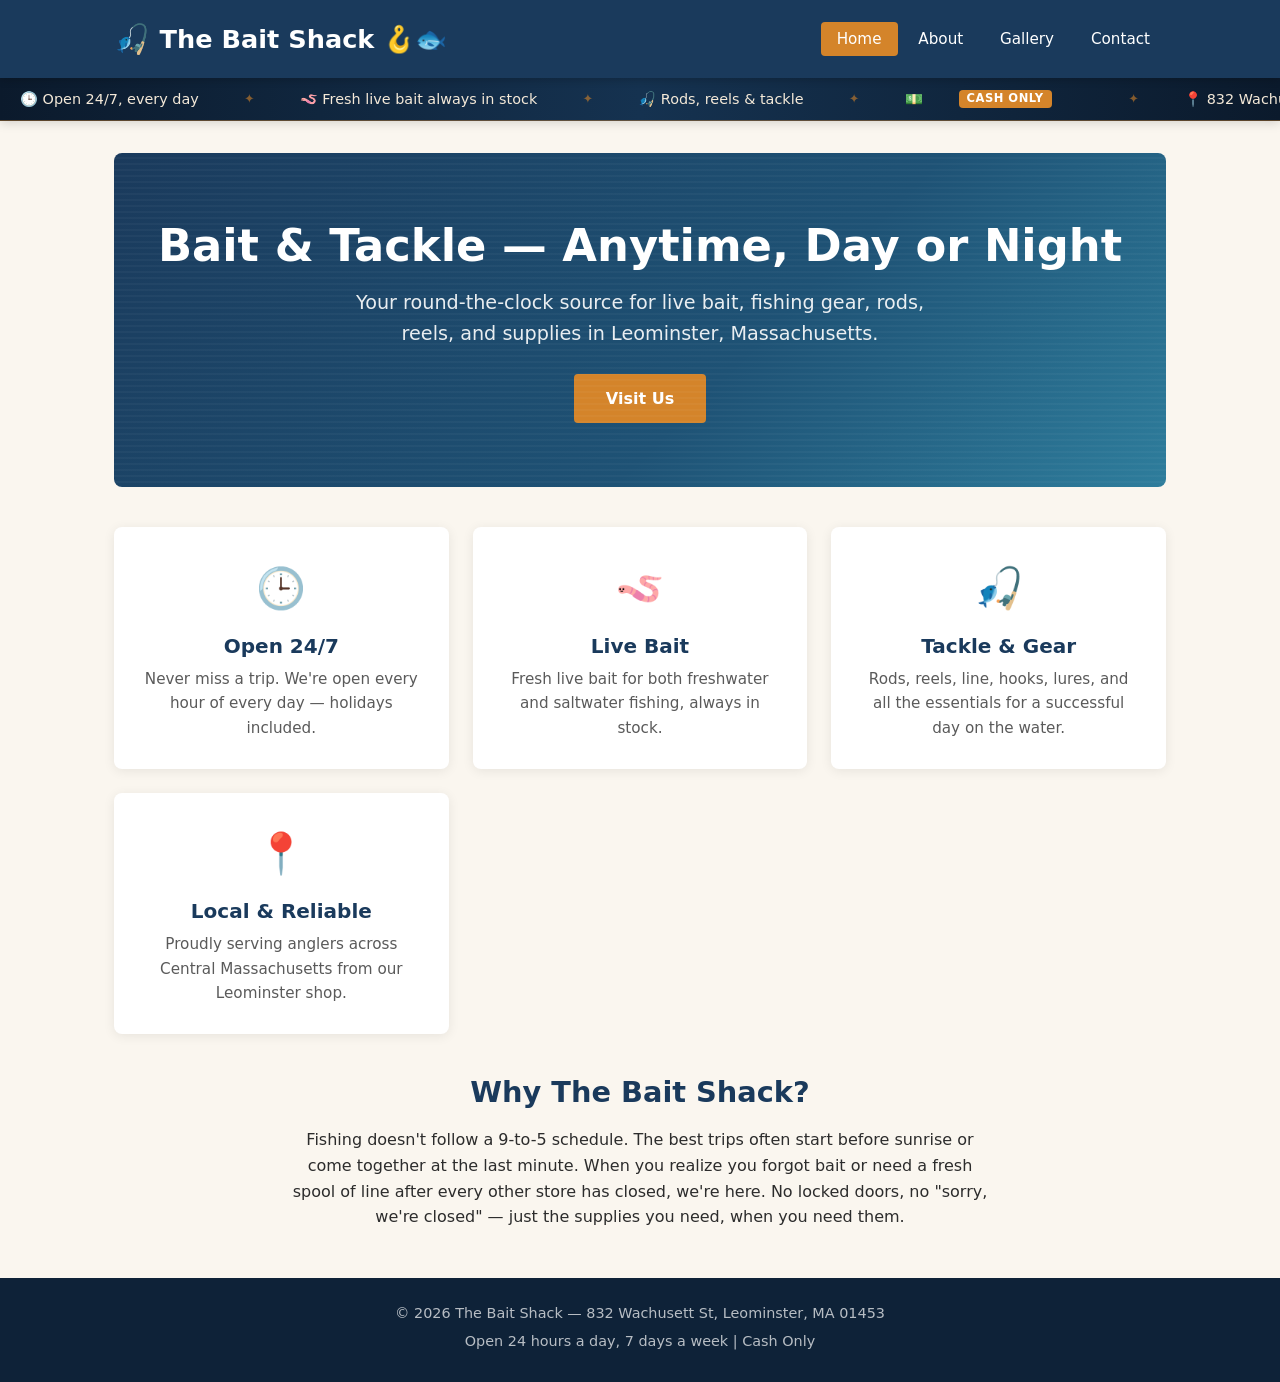
==== commit 6feda338: "feat: add more theme emojis" ====
--- a/index.html
+++ b/index.html
@@ -21,7 +21,7 @@
     <header>
         <div class="header-inner">
             <a href="index.html" class="logo">
-                <span>🎣</span> The Bait Shack
+                <span>🎣</span> The Bait Shack 🪝🐟
             </a>
             <nav>
                 <ul>
